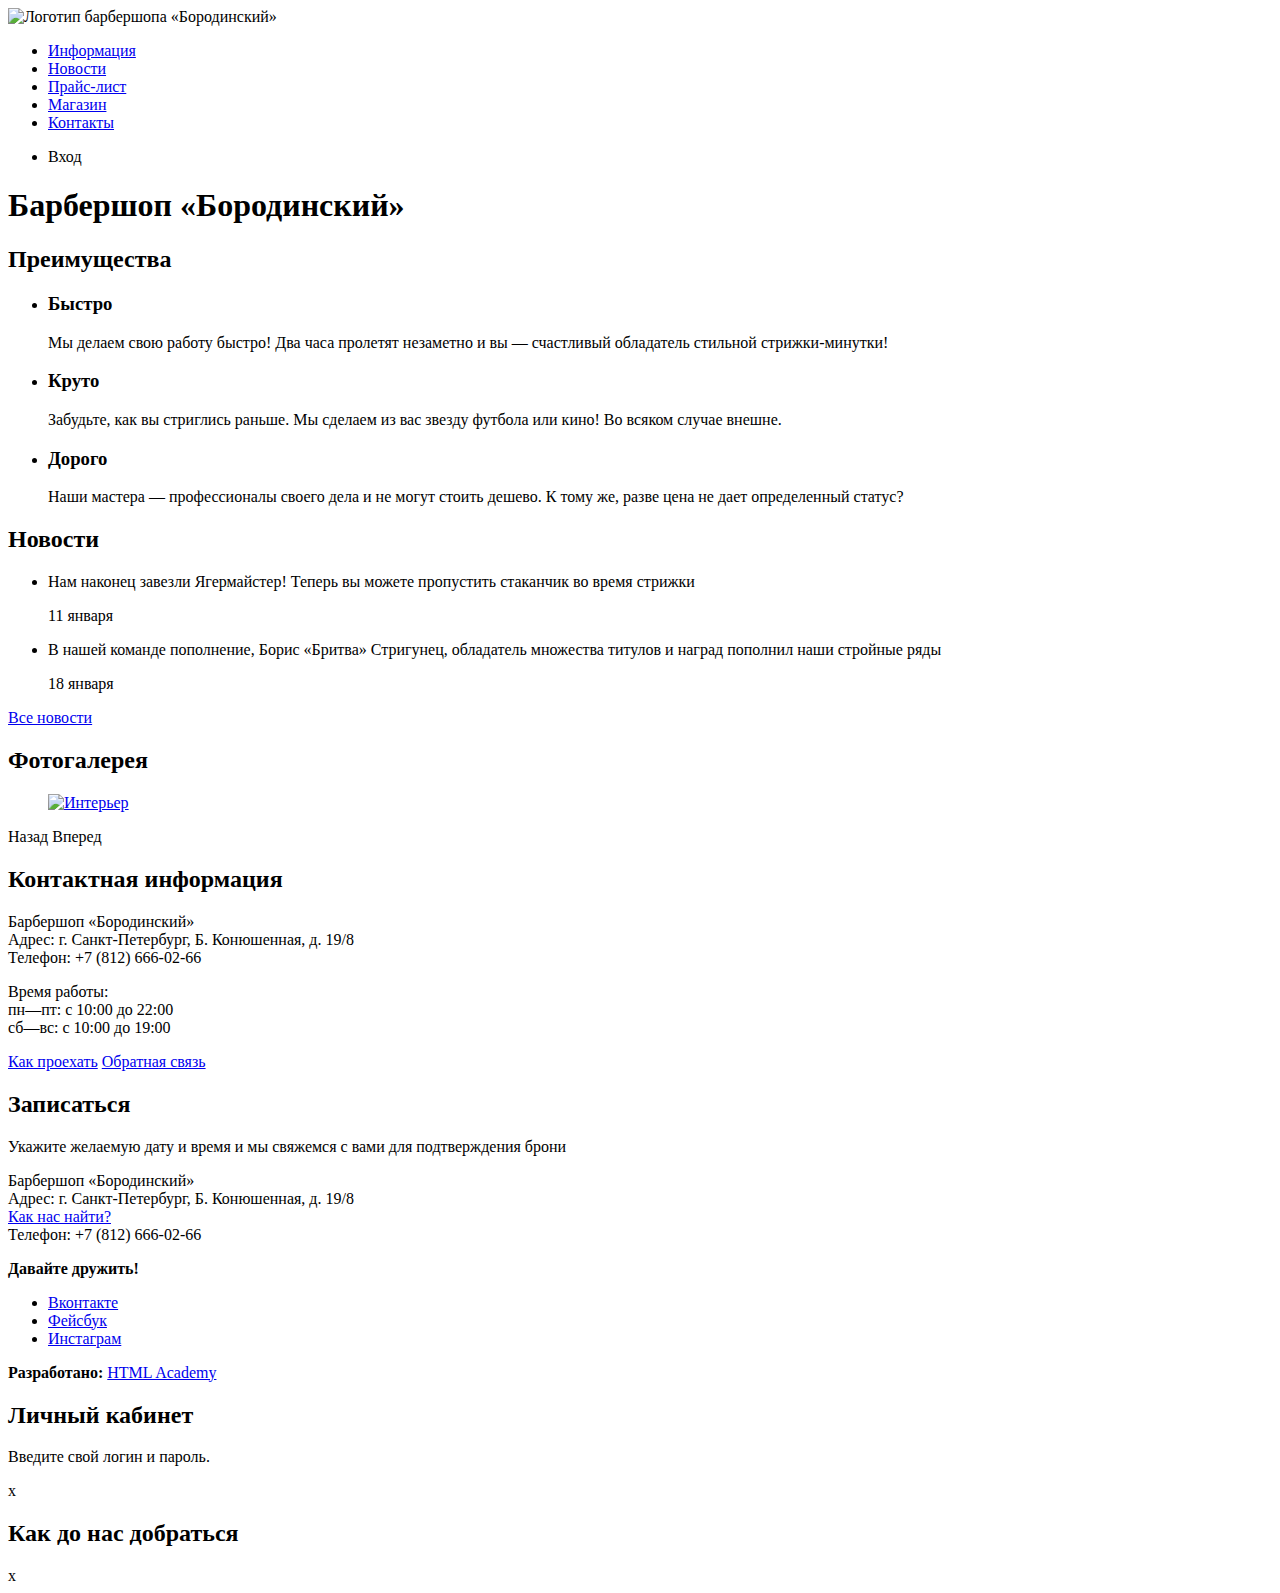
==== index.html @ 643b462f "Сделал разметку главной страницы" ====
<!DOCTYPE html>
<html lang="ru">

<head>
    <meta charset="utf-8">
    <title>Барбершоп «Бородинский»</title>
</head>

<body>
    <header class="main-header">
        <nav class="main-navigation">
            <a class="main-header-logo">
                <img src="img/index-logo.svg" width="368" height="153" alt="Логотип барбершопа «Бородинский»">
            </a>
            <ul class="site-navigation">
                <li>
                    <a href="info.html">Информация</a>
                </li>
                <li>
                    <a href="news.html">Новости</a>
                </li>
                <li>
                    <a href="price.html">Прайс-лист</a>
                </li>
                <li>
                    <a href="catalog.html">Магазин</a>
                </li>
                <li>
                    <a href="contacts.html">Контакты</a>
                </li>
            </ul>
            <ul class="user-navigation">
                <li class="login-link">Вход</li>
            </ul>
        </nav>
    </header>
    <main class="container">

        <h1 class="visually-hidden">Барбершоп «Бородинский»</h1>

        <section class="features">
            <h2 class="visually-hidden">Преимущества</h2>
            <ul class="features-list">
                <li class="feature-item">
                    <h3>Быстро</h3>
                    <p>Мы делаем свою работу быстро! Два часа пролетят незаметно и вы — счастливый обладатель стильной стрижки-минутки!</p>
                </li>
                <li class="feature-item">
                    <h3>Круто</h3>
                    <p>Забудьте, как вы стриглись раньше. Мы сделаем из вас звезду футбола или кино! Во всяком случае внешне.</p>
                </li>
                <li class="feature-item">
                    <h3>Дорого</h3>
                    <p>Наши мастера — профессионалы своего дела и не могут стоить дешево. К тому же, разве цена не дает определенный
                        статус?</p>
                </li>
            </ul>
        </section>

        <section class="news">
            <h2>Новости</h2>
            <ul class="news-list">
                <li class="news-item">
                    <p>Нам наконец завезли Ягермайстер! Теперь вы можете пропустить стаканчик во время стрижки</p>
                    <time datetime="2016-01-11">11 января</time>
                </li>
                <li class="news-item">
                    <p>В нашей команде пополнение, Борис «Бритва» Стригунец, обладатель множества титулов и наград пополнил
                        наши стройные ряды</p>
                    <time datetime="2016-01-18">18 января</time>
                </li>
            </ul>
            <a class="button" href="news.html">Все новости</a>
        </section>

        <section class="gallery">
            <h2>Фотогалерея</h2>
            <figure class="gallery-content">
                <a href="#">
                    <img src="img/studio.jpg" width="286" height="164" alt="Интерьер">
                </a>
            </figure>
            <span class="button gallery-button gallery-button-back">Назад</span>
            <span class="button gallery-button gallery-button-next">Вперед</span>
        </section>

        <section class="contacts">
            <h2>Контактная информация</h2>
            <p>
                Барбершоп «Бородинский»
                <br> Адрес: г. Санкт-Петербург, Б. Конюшенная, д. 19/8
                <br> Телефон: +7 (812) 666-02-66
            </p>
            <p>
                Время работы:
                <br> пн—пт: с 10:00 до 22:00
                <br> сб—вс: с 10:00 до 19:00
            </p>
            <a class="button" href="map.html">Как проехать</a>
            <a class="button" href="contacts.html">Обратная связь</a>
        </section>

        <section class="appointment">
            <h2>Записаться</h2>
            <p class="appointment-info">Укажите желаемую дату и время и мы свяжемся с вами для подтверждения брони</p>
            <!-- Здесь будет форма -->
        </section>
    </main>
    <footer class="main-footer">
        <p class="footer-contacts">
            Барбершоп «Бородинский»
            <br> Адрес: г. Санкт-Петербург, Б. Конюшенная, д. 19/8
            <br>
            <a href="map.html">Как нас найти?</a>
            <br> Телефон: +7 (812) 666-02-66
        </p>
        <div class="footer-social">
            <b>Давайте дружить!</b>
            <ul>
                <li>
                    <a class="social-button" href="#">Вконтакте</a>
                </li>
                <li>
                    <a class="social-button" href="#">Фейсбук</a>
                </li>
                <li>
                    <a class="social-button" href="#">Инстаграм</a>
                </li>
            </ul>
        </div>
        <p class="footer-copyright">
            <b>Разработано:</b>
            <a class="button" href="https://htmlacademy.ru">HTML Academy</a>
        </p>
    </footer>

    <section class="modal modal-login">
        <h2>Личный кабинет</h2>
        <p>Введите свой логин и пароль.</p>
        <!-- Здесь будет форма -->
        <span class="modal-close">x</span>
    </section>

    <section class="modal modal-map">
        <h2 class="visually-hidden">Как до нас добраться</h2>
        <span class="modal-close">x</span>
    </section>
</body>

</html>
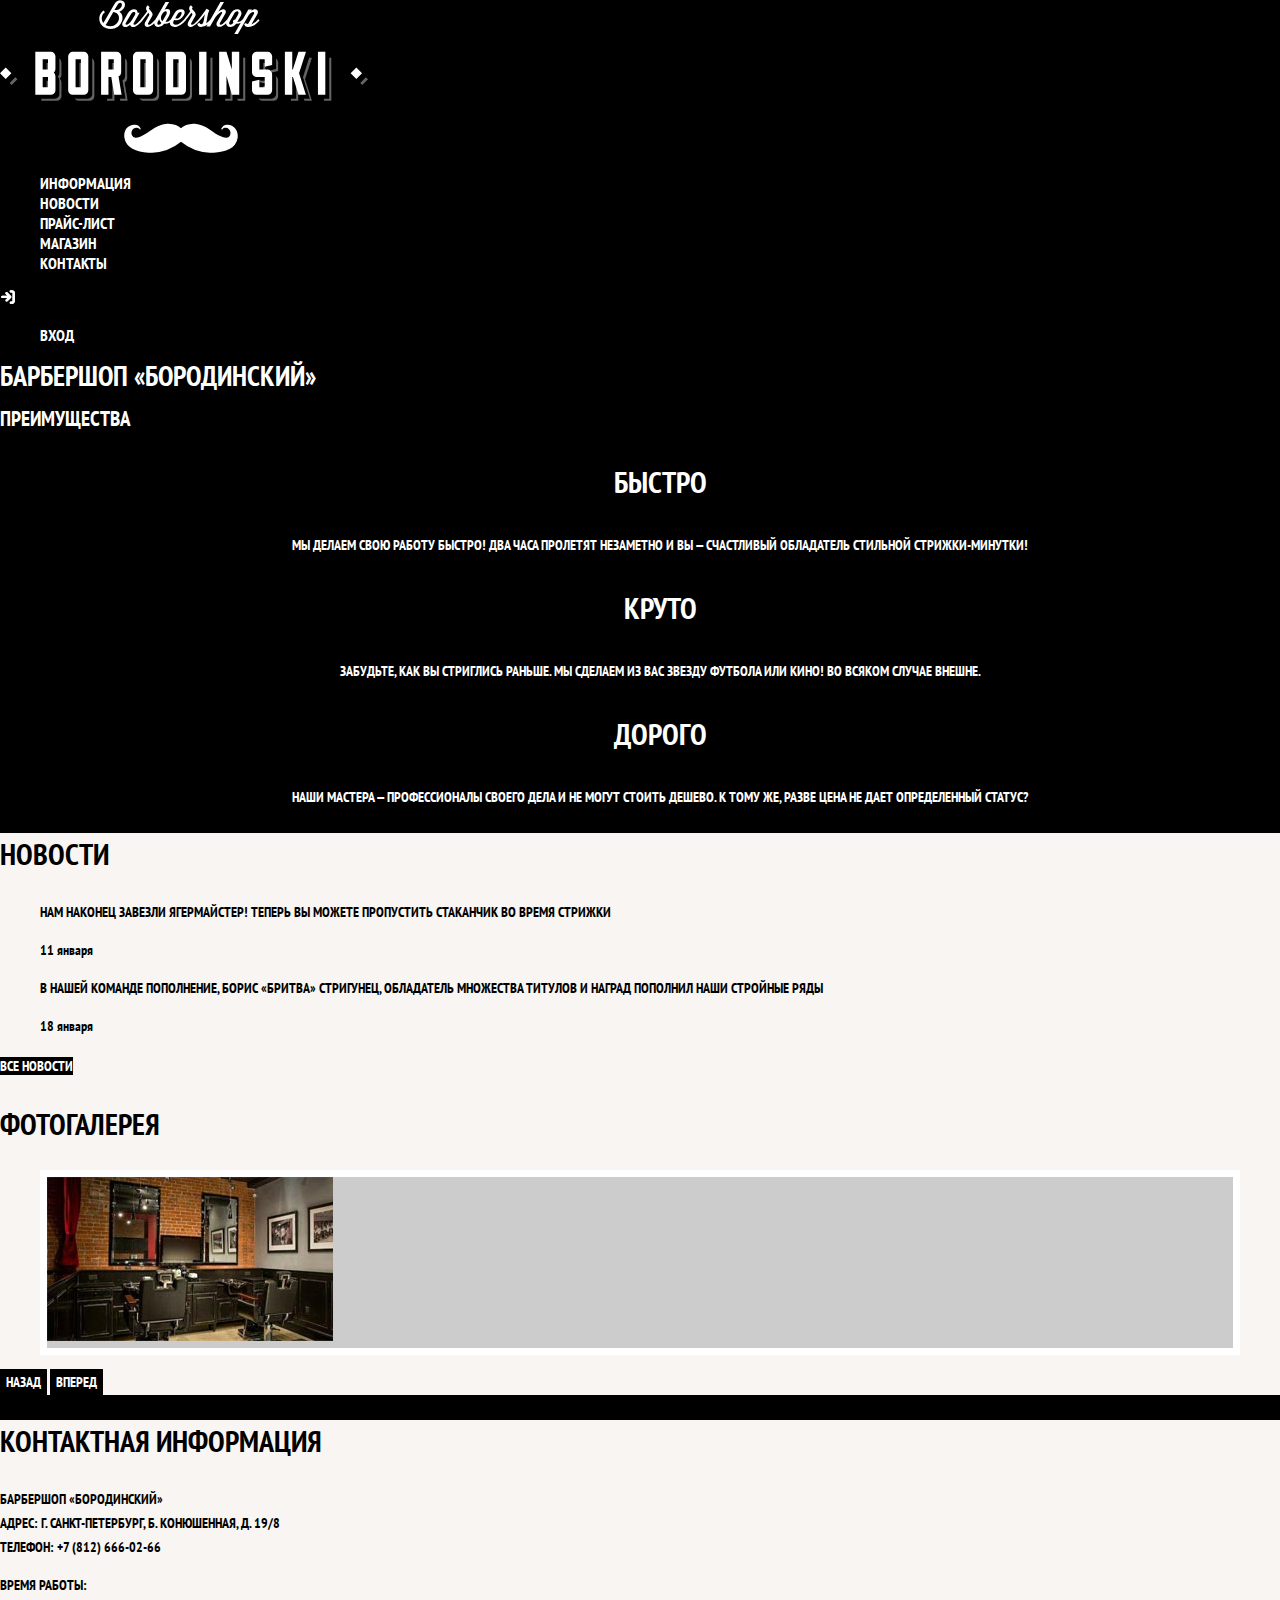
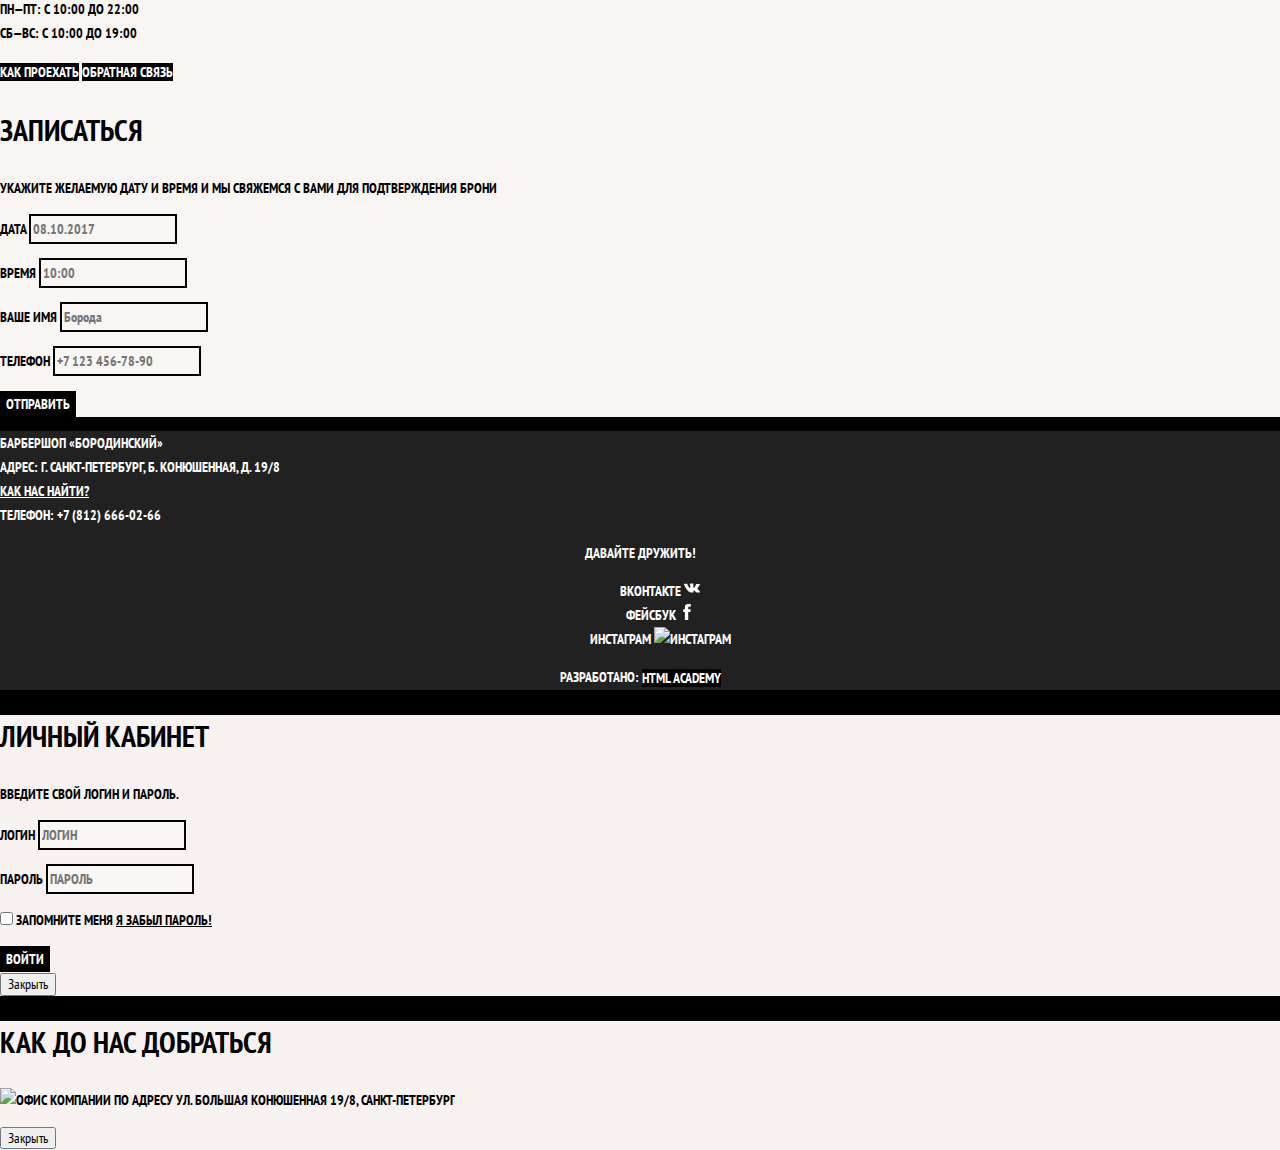
==== commit 70bbbad5: "Базовая стилизация" ====
--- a/index.html
+++ b/index.html
@@ -4,6 +4,9 @@
 <head>
     <meta charset="utf-8">
     <title>Барбершоп «Бородинский»</title>
+    <link href="https://fonts.googleapis.com/css?family=PT+Sans+Narrow:400,700&display=swap&subset=cyrillic" rel="stylesheet">
+    <link rel="stylesheet" href="css/normalize.css">
+    <link rel="stylesheet" href="css/style.css">
 </head>
 
 <body>
@@ -29,8 +32,11 @@
                     <a href="contacts.html">Контакты</a>
                 </li>
             </ul>
+            <img src="img/login.svg" width="16" height="16" alt="Иконка входа">
             <ul class="user-navigation">
-                <li class="login-link">Вход</li>
+                <li class="login-link">
+                    <a class="login-link" href='login.html'>Вход</a>
+                </li>
             </ul>
         </nav>
     </header>
@@ -57,6 +63,7 @@
             </ul>
         </section>
 
+    <div class="index-columns">
         <section class="news">
             <h2>Новости</h2>
             <ul class="news-list">
@@ -80,10 +87,12 @@
                     <img src="img/studio.jpg" width="286" height="164" alt="Интерьер">
                 </a>
             </figure>
-            <span class="button gallery-button gallery-button-back">Назад</span>
-            <span class="button gallery-button gallery-button-next">Вперед</span>
-        </section>
-
+            <button class="button gallery-button gallery-button-back">Назад</button>
+            <button class="button gallery-button gallery-button-next">Вперед</button>
+        </section>
+    </div>
+    
+    <div class="index-columns">
         <section class="contacts">
             <h2>Контактная информация</h2>
             <p>
@@ -103,8 +112,27 @@
         <section class="appointment">
             <h2>Записаться</h2>
             <p class="appointment-info">Укажите желаемую дату и время и мы свяжемся с вами для подтверждения брони</p>
-            <!-- Здесь будет форма -->
-        </section>
+            <form class="appointment-form" action="https://echo.htmlacademy.ru" method="post">
+                <p class="appointment-item">
+                    <label for="appointment-date">Дата</label>
+                    <input id="appointment-date" type="text" name="date" value="" placeholder="08.10.2017">
+                </p>
+                <p class="appointment-item">
+                    <label for="appointment-time">Время</label>
+                    <input id="appointment-time" type="text" name="time" value="" placeholder="10:00">
+                </p>
+                <p class="appointment-item">
+                    <label for="appointment-name">Ваше имя</label>
+                    <input id="appointment-name" type="text" name="name" value="" placeholder="Борода">
+                </p>
+                <p class="appointment-item">
+                    <label for="appointment-phone">Телефон</label>
+                    <input id="appointment-phone" type="tel" name="phone" value="" placeholder="+7 123 456-78-90">
+                </p>
+                <button class="button" type="submit">Отправить</button>
+            </form>
+        </section>
+    </div>
     </main>
     <footer class="main-footer">
         <p class="footer-contacts">
@@ -118,13 +146,19 @@
             <b>Давайте дружить!</b>
             <ul>
                 <li>
-                    <a class="social-button" href="#">Вконтакте</a>
-                </li>
-                <li>
-                    <a class="social-button" href="#">Фейсбук</a>
-                </li>
-                <li>
-                    <a class="social-button" href="#">Инстаграм</a>
+                    <a class="social-button" href="#">Вконтакте
+                        <img src="img/vk.svg" width="16" height="16" alt="Вконтакте">
+                    </a>
+                </li>
+                <li>
+                    <a class="social-button" href="#">Фейсбук
+                        <img src="img/facebook.svg" width="16" height="16" alt="Фейсбук">
+                    </a>
+                </li>
+                <li>
+                    <a class="social-button" href="#">Инстаграм
+                        <img src="img/instagram.svg" width="16" height="16" alt="Инстаграм">
+                    </a>
                 </li>
             </ul>
         </div>
@@ -137,13 +171,34 @@
     <section class="modal modal-login">
         <h2>Личный кабинет</h2>
         <p>Введите свой логин и пароль.</p>
-        <!-- Здесь будет форма -->
-        <span class="modal-close">x</span>
+        <form class="login-form" action="https://echo.htmlacademy.ru" method="post">
+            <p>
+                <label class="visually-hidden" for="user-login">Логин</label>
+                <input class="login-icon-user" id="user-login" type="text" name="login" placeholder="Логин">
+            </p>
+            <p>
+                <label class="visually-hidden" for="user-password">Пароль</label>
+                <input class="login-icon-password" id="user-password" type="password" name="password" placeholder="Пароль">
+            </p>
+            <p class="login-password-info">
+                <label class="login-checkbox">
+                    <input type="checkbox" name="remember" class="visually-hidden">
+                    <span class="checkbox-indicator"></span>
+                    Запомните меня
+                </label>
+                <a class="restore" href="#">Я забыл пароль!</a>
+            </p>
+            <button class="button" type="submit">Войти</button>
+        </form>
+        <button class="modal-close" type="button">Закрыть</button>
     </section>
 
     <section class="modal modal-map">
         <h2 class="visually-hidden">Как до нас добраться</h2>
-        <span class="modal-close">x</span>
+        <p>
+            <img src="img/map.jpg" width="780" height="560" alt="Офис компании по адресу ул. Большая Конюшенная 19/8, Санкт-Петербург">
+        </p>
+        <button class="modal-close" type="button">Закрыть</button>
     </section>
 </body>
 
--- a/css/style.css
+++ b/css/style.css
@@ -0,0 +1,357 @@
+body {
+    margin: 0;
+    padding: 0;
+  
+    font-family: "PT Sans Narrow", Arial, sans-serif;
+    font-size: 14px;
+    line-height: 24px;
+    font-weight: 700;
+    color: #ffffff;
+    text-transform: uppercase;
+    
+    background-color: #000000;
+    background-image: url("img/bg.jpg");
+    background-position: top center;
+    background-repeat: no-repeat;
+  }
+  
+  .inner-page {
+    color: #000000;
+  
+    background-color: #f9f6f3;
+    background-image: url("img/pattern-light.jpg");
+    background-position: 0 0;
+    background-repeat: repeat;
+  }
+  
+  a {
+    text-decoration: none;
+  }
+  
+  .button {
+    font: inherit;
+  
+    text-align: center;
+    color: #ffffff;
+    vertical-align: middle;
+    text-transform: uppercase;
+  
+    background-color: #000000;
+    border: none;
+  }
+  
+  .button:hover,
+  .button:focus,
+  .button:active {
+    background-color: #663d15;
+  }
+  
+  .main-navigation {
+    font-size: 16px;
+    line-height: 20px;
+    color: #ffffff;
+  
+    background-color: #000000;
+  }
+  
+  .site-navigation,
+  .user-navigation {
+    list-style: none;
+  }
+  
+  .site-navigation a,
+  .user-navigation a {
+    color: #ffffff;
+  }
+  
+  .site-navigation a:hover,
+  .site-navigation a:focus,
+  .user-navigation a:hover,
+  .user-navigation a:focus {
+    background-color: #242424;
+  }
+  
+  .features-list {
+    list-style: none;
+  }
+  
+  .feature-item {
+    text-align: center;
+  }
+  
+  .feature-item h3 {
+    font-size: 30px;
+    line-height: 42px;
+  }
+  
+  .index-columns {
+    color: #000000;
+  
+    background-color: #f8f5f2;
+    background-image: url("img/pattern-light.jpg");
+    background-position: 0 0;
+    background-repeat: repeat;
+  }
+  
+  .index-columns h2 {
+    font-size: 30px;
+    line-height: 42px;
+  }
+  
+  .news-list {
+    list-style: none;
+  }
+  
+  .news-item time {
+    text-transform: none;
+  }
+  
+  .gallery-content {
+    background-color: #cccccc;
+    border: 7px solid #ffffff;
+  }
+  
+  .appointment-item input {
+    font: inherit;
+  
+    background-color: transparent;
+    border: 2px solid #000000;
+  }
+  
+  .appointment-item input:focus {
+    border-color: #663d15;
+  }
+  
+  .page-title {
+    font-size: 30px;
+    line-height: 42px;
+  }
+  
+  .breadcrumbs {
+    list-style: none;
+  }
+  
+  .breadcrumbs a {
+    color: #000000;
+  }
+  
+  .breadcrumbs a:hover,
+  .breadcrumbs a:focus {
+    text-decoration: underline;
+  }
+  
+  .breadcrumbs-current {
+    color: #aba9a7;
+  }
+  
+  .filter fieldset {
+    border: none;
+  }
+  
+  .filter legend {
+    font-size: 24px;
+    line-height: 30px;
+  }
+  
+  .filter ul {
+    list-style: none;
+    line-height: 18px;
+  }
+  
+  .filter-input:hover + label,
+  .filter-input:focus + label {
+    color: #663d15;
+  }
+  
+  .filter-input:disabled + label {
+    color: #000000;
+  
+    opacity: 0.5;
+  }
+  
+  .catalog-list {
+    list-style: none;
+  }
+  
+  .catalog-item {
+    background-color: #f8f8f8;
+    box-shadow: 0 0 10px rgba(0, 0, 0, 0.1);
+  }
+  
+  .catalog-item:hover {
+    box-shadow: 0 0 10px rgba(0, 0, 0, 0.2);
+  }
+  
+  .catalog-item a {
+    color: #000000;
+  }
+  
+  .catalog-item h3 {
+    font-size: 14px;
+    line-height: 18px;
+  }
+  
+  .catalog-category {
+    text-transform: none;
+  }
+  
+  .catalog-item-price b {
+    font-size: 14px;
+    line-height: 20px;
+    text-align: center;
+  
+    background-color: #e5e5e5;
+  }
+  
+  .catalog-item-price .button {
+    line-height: 20px;
+    color: #ffffff;
+  }
+  
+  .pagination-list {
+    list-style: none;
+  }
+  
+  .pagination-item a {
+    color: #ffffff;
+  
+    background-color: #000000;
+  }
+  
+  .pagination-item a:hover,
+  .pagination-item a:focus,
+  .pagination-item a:active {
+    background-color: #663d15;
+  }
+  
+  .pagination-item-current a {
+    color: #000000;
+  
+    background-color: #ffffff;
+  }
+  
+  .pagination-item-current a:hover,
+  .pagination-item-current a:focus,
+  .pagination-item-current a:active {
+    color: #000000;
+  
+    background-color: #ffffff;
+  }
+  
+  .product-photo-preview {
+    list-style: none;
+  }
+  
+  .product-photo-preview li {
+    box-shadow: 0 0 10px 2px rgba(0, 0, 0, 0.1);
+  }
+  
+  .product-photo-full {
+    box-shadow: 0 0 10px 2px rgba(0, 0, 0, 0.1);
+  }
+  
+  .product-article {
+    text-align: right;
+    color: #aeaeae;
+  }
+  
+  .product-price b {
+    line-height: 20px;
+    text-align: center;
+  
+    background-color: #e5e5e5;
+  }
+  
+  .product-info h3 {
+    font-size: 24px;
+    line-height: 30px;
+  }
+  
+  .product-info ul {
+    list-style: none;
+  }
+  
+  .main-footer {
+    color: #ffffff;
+  
+    background-color: #212121;
+    background-image: url("img/pattern-dark.jpg");
+    background-position: 0 0;
+    background-repeat: repeat;
+  }
+  
+  .footer-contacts a {
+    color: #ffffff;
+    text-decoration: underline;
+  }
+  
+  .footer-contacts a:hover,
+  .footer-contacts a:focus {
+    text-decoration: none;
+  }
+  
+  .footer-social {
+    text-align: center;
+  }
+  
+  .footer-social ul {
+    list-style: none;
+  }
+  
+  .social-button {
+    color: #ffffff;
+  }
+  
+  .footer-copyright {
+    text-align: center;
+  }
+  
+  .footer-copyright .button:hover,
+  .footer-copyright .button:focus {
+    color: #000000;
+  
+    background-color: #ffffff;
+  }
+  
+  .modal {
+    color: #000000;
+  
+    background-color: #f8f3f0;
+    background-image: url("img/pattern-light.jpg");
+    background-position: 0 0;
+    background-repeat: repeat;
+  }
+  
+  .modal h2 {
+    font-size: 30px;
+    line-height: 42px;
+  }
+  
+  .login-form input[type="text"],
+  .login-form input[type="password"] {
+    font: inherit;
+    color: #000000;
+    text-transform: uppercase;
+  
+    background-color: #f9f6f3;
+    border: 2px solid #000000;
+  }
+  
+  .login-form input:focus {
+    border-color: #663d15;
+  }
+  
+  .login-checkbox:hover,
+  .login-checkbox:focus {
+    color: #663d15;
+  }
+  
+  .restore {
+    color: #000000;
+    text-decoration: underline;
+  }
+  
+  .restore:hover,
+  .restore:focus {
+    text-decoration: none;
+  }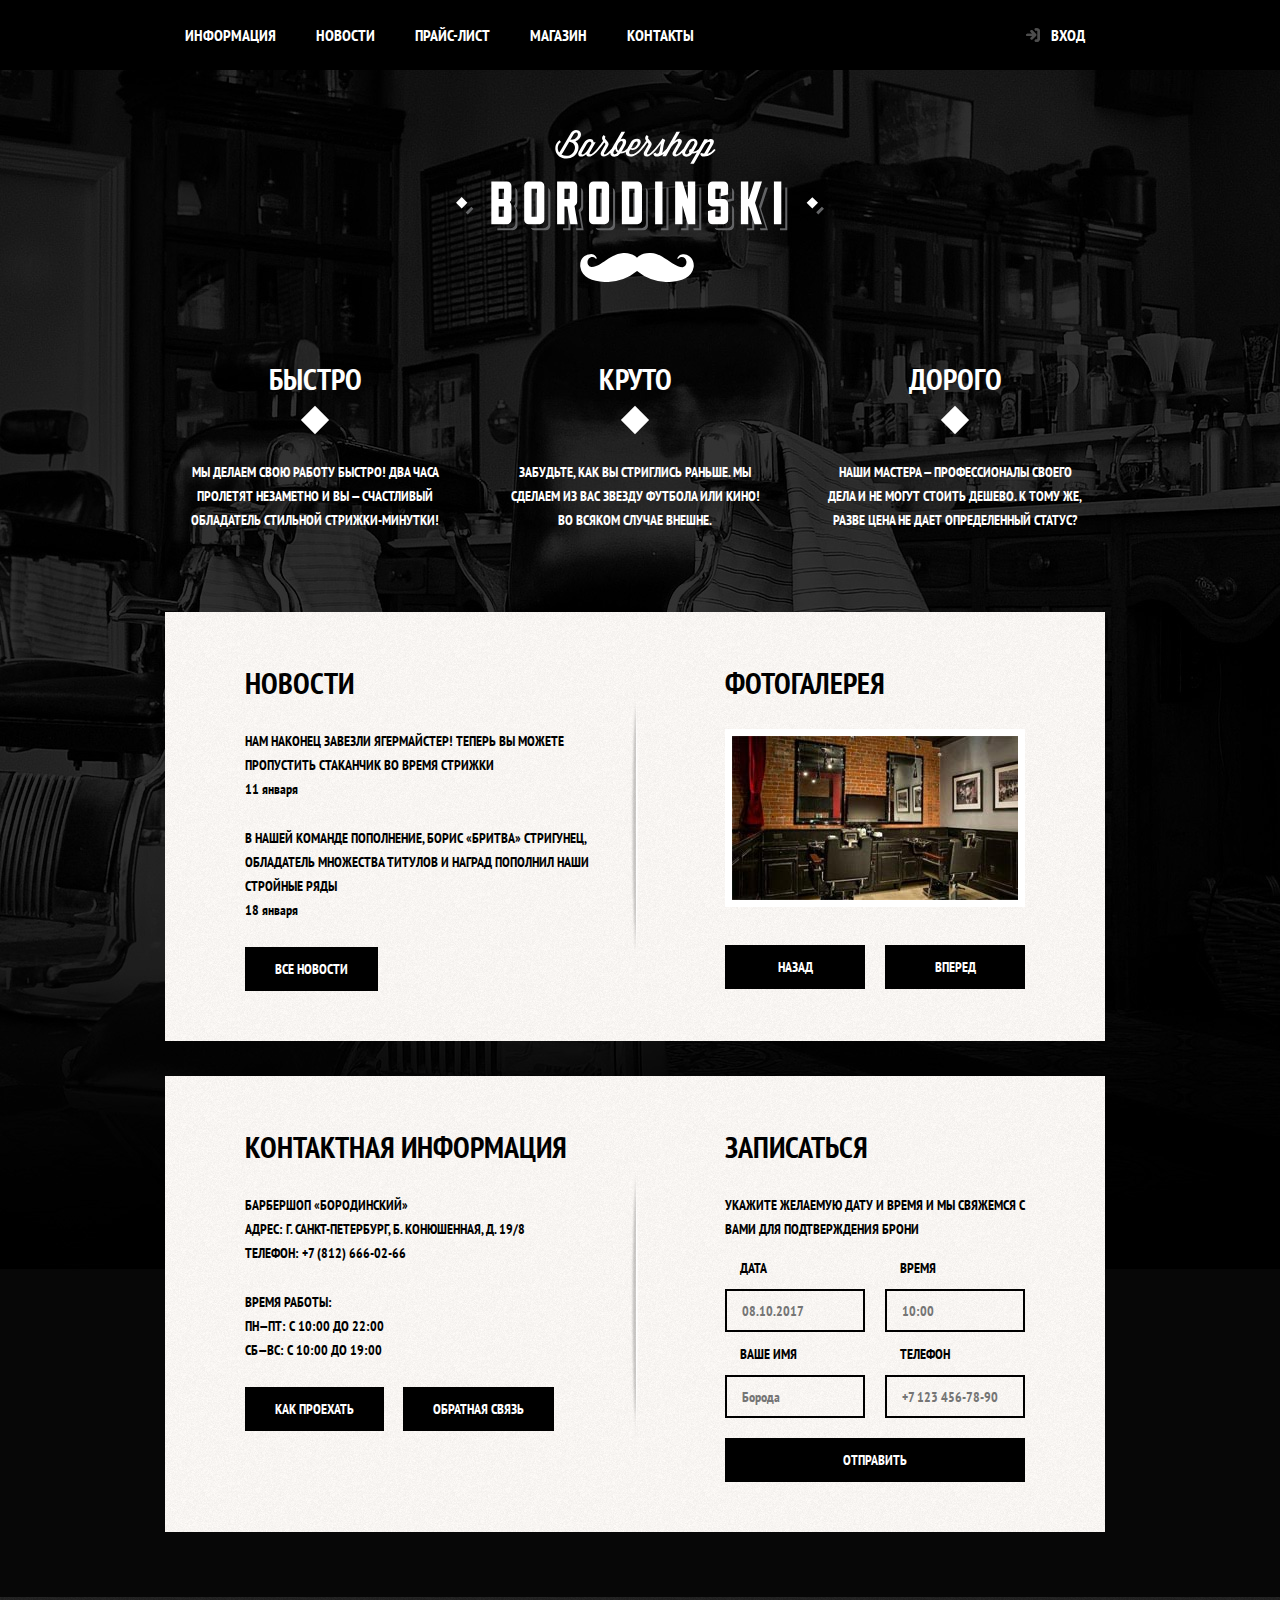
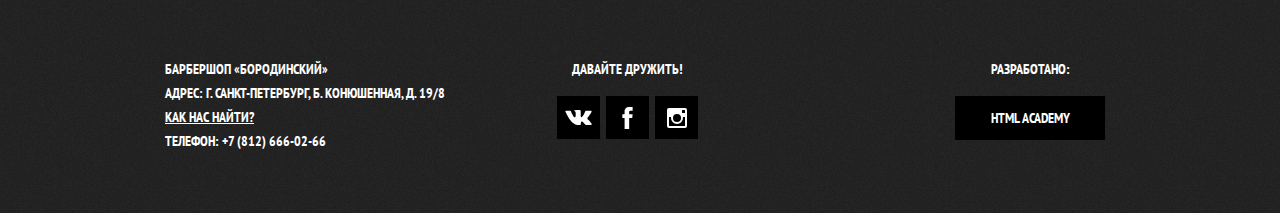
==== commit ff817ab1: "завершил стилизацию всех страниц" ====
--- a/index.html
+++ b/index.html
@@ -15,29 +15,32 @@
             <a class="main-header-logo">
                 <img src="img/index-logo.svg" width="368" height="153" alt="Логотип барбершопа «Бородинский»">
             </a>
-            <ul class="site-navigation">
-                <li>
-                    <a href="info.html">Информация</a>
-                </li>
-                <li>
-                    <a href="news.html">Новости</a>
-                </li>
-                <li>
-                    <a href="price.html">Прайс-лист</a>
-                </li>
-                <li>
-                    <a href="catalog.html">Магазин</a>
-                </li>
-                <li>
-                    <a href="contacts.html">Контакты</a>
-                </li>
-            </ul>
-            <img src="img/login.svg" width="16" height="16" alt="Иконка входа">
-            <ul class="user-navigation">
-                <li class="login-link">
-                    <a class="login-link" href='login.html'>Вход</a>
-                </li>
-            </ul>
+            <div class="main-navigation-wrapper">
+                <div class="container">
+                    <ul class="site-navigation">
+                        <li>
+                            <a href="info.html">Информация</a>
+                        </li>
+                        <li>
+                            <a href="news.html">Новости</a>
+                        </li>
+                        <li>
+                            <a href="price.html">Прайс-лист</a>
+                        </li>
+                        <li>
+                            <a href="catalog.html">Магазин</a>
+                        </li>
+                        <li>
+                            <a href="contacts.html">Контакты</a>
+                        </li>
+                    </ul>
+                    <ul class="user-navigation">
+                        <li>
+                            <a class="login-link" href='login.html'>Вход</a>
+                        </li>
+                    </ul>
+                </div>
+            </div>
         </nav>
     </header>
     <main class="container">
@@ -82,13 +85,15 @@
 
         <section class="gallery">
             <h2>Фотогалерея</h2>
-            <figure class="gallery-content">
-                <a href="#">
-                    <img src="img/studio.jpg" width="286" height="164" alt="Интерьер">
-                </a>
-            </figure>
-            <button class="button gallery-button gallery-button-back">Назад</button>
-            <button class="button gallery-button gallery-button-next">Вперед</button>
+            <div class="gallery-container">
+                <figure class="gallery-content">
+                    <a href="#">
+                        <img src="img/studio.jpg" width="286" height="164" alt="Интерьер">
+                    </a>
+                </figure>
+                <button class="button gallery-button gallery-button-back" type="button" disabled>Назад</button>
+                <button class="button gallery-button gallery-button-next" type="button">Вперед</button>
+            </div>
         </section>
     </div>
     
@@ -135,40 +140,58 @@
     </div>
     </main>
     <footer class="main-footer">
-        <p class="footer-contacts">
-            Барбершоп «Бородинский»
-            <br> Адрес: г. Санкт-Петербург, Б. Конюшенная, д. 19/8
-            <br>
-            <a href="map.html">Как нас найти?</a>
-            <br> Телефон: +7 (812) 666-02-66
-        </p>
-        <div class="footer-social">
-            <b>Давайте дружить!</b>
-            <ul>
-                <li>
-                    <a class="social-button" href="#">Вконтакте
-                        <img src="img/vk.svg" width="16" height="16" alt="Вконтакте">
-                    </a>
-                </li>
-                <li>
-                    <a class="social-button" href="#">Фейсбук
-                        <img src="img/facebook.svg" width="16" height="16" alt="Фейсбук">
-                    </a>
-                </li>
-                <li>
-                    <a class="social-button" href="#">Инстаграм
-                        <img src="img/instagram.svg" width="16" height="16" alt="Инстаграм">
-                    </a>
-                </li>
-            </ul>
+        <div class="container">
+            <p class="footer-contacts">
+                Барбершоп «Бородинский»
+                <br> Адрес: г. Санкт-Петербург, Б. Конюшенная, д. 19/8
+                <br>
+                <a href="map.html">Как нас найти?</a>
+                <br> Телефон: +7 (812) 666-02-66
+            </p>
+            <div class="footer-social">
+                <b>Давайте дружить!</b>
+                <ul>
+                    <li>
+                        <a class="social-button" href="#">
+                            <span class="visually-hidden">Вконтакте</span>
+                            <svg xmlns="http://www.w3.org/2000/svg" width="27" height="15" viewBox="0 0 26.14 14.91">
+                                <path d="M26 13.47l-.09-.17a13.55 13.55 0 0 0-2.6-3q-.87-.83-1.1-1.12A1 1 0 0 1 22 8a10.27 10.27 0 0 1 1.22-1.78l.88-1.16q2.35-3.13 2-4L26 .94a.8.8 0 0 0-.4-.22 2.14 2.14 0 0 0-.87 0h-3.92a.51.51 0 0 0-.27 0h-.3a.6.6 0 0 0-.15.14.93.93 0 0 0-.14.24 22.22 22.22 0 0 1-1.46 3.06q-.5.84-.93 1.46a7 7 0 0 1-.71.91 4.94 4.94 0 0 1-.52.47q-.23.18-.35.15l-.23-.05a.9.9 0 0 1-.31-.33 1.49 1.49 0 0 1-.16-.53v-.55-.65-.57-1.12-1-.75a3.14 3.14 0 0 0 0-.62 2.12 2.12 0 0 0-.14-.44.73.73 0 0 0-.28-.33 1.57 1.57 0 0 0-.46-.18A9 9 0 0 0 12.57 0a8.93 8.93 0 0 0-3.25.33 1.83 1.83 0 0 0-.52.41q-.25.3-.07.33a1.67 1.67 0 0 1 1.16.59l.08.16a2.6 2.6 0 0 1 .19.63 6.32 6.32 0 0 1 .12 1 10.59 10.59 0 0 1 0 1.7q-.07.71-.13 1.1a2.21 2.21 0 0 1-.18.64 2.69 2.69 0 0 1-.16.3l-.07.07a1 1 0 0 1-.37.07.86.86 0 0 1-.46-.19 3.27 3.27 0 0 1-.56-.52 7 7 0 0 1-.66-.93q-.37-.6-.76-1.42l-.22-.39q-.2-.38-.56-1.11t-.62-1.43A.9.9 0 0 0 5.2.9h-.07a.93.93 0 0 0-.22-.16A1.44 1.44 0 0 0 4.6.65L.87.68A1 1 0 0 0 .1.94L0 1a.44.44 0 0 0 0 .22 1.08 1.08 0 0 0 .08.37Q.9 3.53 1.86 5.31t1.66 2.87Q4.23 9.27 5 10.24t1 1.24l.37.41.34.33a8.06 8.06 0 0 0 1 .78 16.34 16.34 0 0 0 1.4.9 7.6 7.6 0 0 0 1.79.72 6.19 6.19 0 0 0 2 .22h1.57a1.08 1.08 0 0 0 .72-.3l.05-.07a.9.9 0 0 0 .1-.25 1.38 1.38 0 0 0 0-.37 4.48 4.48 0 0 1 .09-1.05 2.77 2.77 0 0 1 .23-.71 1.74 1.74 0 0 1 .29-.4 1.19 1.19 0 0 1 .23-.2h.11a.86.86 0 0 1 .77.21 4.52 4.52 0 0 1 .83.79q.39.47.93 1.05a6.41 6.41 0 0 0 1 .87l.27.16a3.31 3.31 0 0 0 .71.3 1.53 1.53 0 0 0 .76.07l3.48-.05a1.58 1.58 0 0 0 .8-.17.68.68 0 0 0 .34-.37 1.06 1.06 0 0 0 0-.46 1.71 1.71 0 0 0-.1-.36z"
+                                    fill="#fff">
+                                </path>
+                            </svg>
+                        </a>
+                    </li>
+                    <li>
+                        <a class="social-button" href="#">
+                            <svg xmlns="http://www.w3.org/2000/svg" width="19" height="22" viewBox="0 0 10.15 21.74">
+                                <path d="M3.34 1.12A4.77 4.77 0 0 1 6.53 0h3.61v3.81H7.81a1.07 1.07 0 0 0-1.09.83v2.55h3.42c-.08 1.23-.24 2.45-.41 3.67h-3v10.87H2.21V10.86H0V7.21h2.19V3.66a3.83 3.83 0 0 1 1.15-2.54z"
+                                    fill="#fff">
+                                </path>
+                            </svg>
+                            
+                        </a>
+                        <span class="visually-hidden">Фейсбук</span>
+                    </li>
+                    <li>
+                        <a class="social-button" href="#">
+                            <span class="visually-hidden">Инстаграм</span>
+                            <svg xmlns="http://www.w3.org/2000/svg" width="20" height="20" viewBox="0 0 20 20">
+                                <path d="M18 0H2a2 2 0 0 0-2 2v16a2 2 0 0 0 2 2h16a2 2 0 0 0 2-2V2a2 2 0 0 0-2-2zm-8 6a4 4 0 1 1-4 4 4 4 0 0 1 4-4zM2.5 18a.47.47 0 0 1-.5-.5V9h2.1a3.4 3.4 0 0 0-.1 1 6 6 0 1 0 12 0 3.4 3.4 0 0 0-.1-1H18v8.5a.47.47 0 0 1-.5.5zM18 4.5a.47.47 0 0 1-.5.5h-2a.47.47 0 0 1-.5-.5v-2a.47.47 0 0 1 .5-.5h2a.47.47 0 0 1 .5.5z"
+                                    fill="#fff">
+                                </path>
+                            </svg>
+                        </a>
+                    </li>
+                </ul>
+            </div>
+            <p class="footer-copyright">
+                <b>Разработано:</b>
+                <a class="button" href="https://htmlacademy.ru">HTML Academy</a>
+            </p>
         </div>
-        <p class="footer-copyright">
-            <b>Разработано:</b>
-            <a class="button" href="https://htmlacademy.ru">HTML Academy</a>
-        </p>
     </footer>
 
-    <section class="modal modal-login">
+    <section class="modal modal-login visually-hidden">
         <h2>Личный кабинет</h2>
         <p>Введите свой логин и пароль.</p>
         <form class="login-form" action="https://echo.htmlacademy.ru" method="post">
@@ -193,7 +216,7 @@
         <button class="modal-close" type="button">Закрыть</button>
     </section>
 
-    <section class="modal modal-map">
+    <section class="modal modal-map visually-hidden">
         <h2 class="visually-hidden">Как до нас добраться</h2>
         <p>
             <img src="img/map.jpg" width="780" height="560" alt="Офис компании по адресу ул. Большая Конюшенная 19/8, Санкт-Петербург">
--- a/css/style.css
+++ b/css/style.css
@@ -1,357 +1,896 @@
 body {
-    margin: 0;
-    padding: 0;
-  
-    font-family: "PT Sans Narrow", Arial, sans-serif;
-    font-size: 14px;
-    line-height: 24px;
-    font-weight: 700;
-    color: #ffffff;
-    text-transform: uppercase;
-    
-    background-color: #000000;
-    background-image: url("img/bg.jpg");
-    background-position: top center;
-    background-repeat: no-repeat;
-  }
-  
-  .inner-page {
-    color: #000000;
-  
-    background-color: #f9f6f3;
-    background-image: url("img/pattern-light.jpg");
-    background-position: 0 0;
-    background-repeat: repeat;
-  }
-  
-  a {
-    text-decoration: none;
-  }
-  
-  .button {
-    font: inherit;
-  
-    text-align: center;
-    color: #ffffff;
-    vertical-align: middle;
-    text-transform: uppercase;
-  
-    background-color: #000000;
-    border: none;
-  }
-  
-  .button:hover,
-  .button:focus,
-  .button:active {
-    background-color: #663d15;
-  }
-  
-  .main-navigation {
-    font-size: 16px;
-    line-height: 20px;
-    color: #ffffff;
-  
-    background-color: #000000;
-  }
-  
-  .site-navigation,
-  .user-navigation {
-    list-style: none;
-  }
-  
-  .site-navigation a,
-  .user-navigation a {
-    color: #ffffff;
-  }
-  
-  .site-navigation a:hover,
-  .site-navigation a:focus,
-  .user-navigation a:hover,
-  .user-navigation a:focus {
-    background-color: #242424;
-  }
-  
-  .features-list {
-    list-style: none;
-  }
-  
-  .feature-item {
-    text-align: center;
-  }
-  
-  .feature-item h3 {
-    font-size: 30px;
-    line-height: 42px;
-  }
-  
-  .index-columns {
-    color: #000000;
-  
-    background-color: #f8f5f2;
-    background-image: url("img/pattern-light.jpg");
-    background-position: 0 0;
-    background-repeat: repeat;
-  }
-  
-  .index-columns h2 {
-    font-size: 30px;
-    line-height: 42px;
-  }
-  
-  .news-list {
-    list-style: none;
-  }
-  
-  .news-item time {
-    text-transform: none;
-  }
-  
-  .gallery-content {
-    background-color: #cccccc;
-    border: 7px solid #ffffff;
-  }
-  
-  .appointment-item input {
-    font: inherit;
-  
-    background-color: transparent;
-    border: 2px solid #000000;
-  }
-  
-  .appointment-item input:focus {
-    border-color: #663d15;
-  }
-  
-  .page-title {
-    font-size: 30px;
-    line-height: 42px;
-  }
-  
-  .breadcrumbs {
-    list-style: none;
-  }
-  
-  .breadcrumbs a {
-    color: #000000;
-  }
-  
-  .breadcrumbs a:hover,
-  .breadcrumbs a:focus {
-    text-decoration: underline;
-  }
-  
-  .breadcrumbs-current {
-    color: #aba9a7;
-  }
-  
-  .filter fieldset {
-    border: none;
-  }
-  
-  .filter legend {
-    font-size: 24px;
-    line-height: 30px;
-  }
-  
-  .filter ul {
-    list-style: none;
-    line-height: 18px;
-  }
-  
-  .filter-input:hover + label,
-  .filter-input:focus + label {
-    color: #663d15;
-  }
-  
-  .filter-input:disabled + label {
-    color: #000000;
-  
-    opacity: 0.5;
-  }
-  
-  .catalog-list {
-    list-style: none;
-  }
-  
-  .catalog-item {
-    background-color: #f8f8f8;
-    box-shadow: 0 0 10px rgba(0, 0, 0, 0.1);
-  }
-  
-  .catalog-item:hover {
-    box-shadow: 0 0 10px rgba(0, 0, 0, 0.2);
-  }
-  
-  .catalog-item a {
-    color: #000000;
-  }
-  
-  .catalog-item h3 {
-    font-size: 14px;
-    line-height: 18px;
-  }
-  
-  .catalog-category {
-    text-transform: none;
-  }
-  
-  .catalog-item-price b {
-    font-size: 14px;
-    line-height: 20px;
-    text-align: center;
-  
-    background-color: #e5e5e5;
-  }
-  
-  .catalog-item-price .button {
-    line-height: 20px;
-    color: #ffffff;
-  }
-  
-  .pagination-list {
-    list-style: none;
-  }
-  
-  .pagination-item a {
-    color: #ffffff;
-  
-    background-color: #000000;
-  }
-  
-  .pagination-item a:hover,
-  .pagination-item a:focus,
-  .pagination-item a:active {
-    background-color: #663d15;
-  }
-  
-  .pagination-item-current a {
-    color: #000000;
-  
-    background-color: #ffffff;
-  }
-  
-  .pagination-item-current a:hover,
-  .pagination-item-current a:focus,
-  .pagination-item-current a:active {
-    color: #000000;
-  
-    background-color: #ffffff;
-  }
-  
-  .product-photo-preview {
-    list-style: none;
-  }
-  
-  .product-photo-preview li {
-    box-shadow: 0 0 10px 2px rgba(0, 0, 0, 0.1);
-  }
-  
-  .product-photo-full {
-    box-shadow: 0 0 10px 2px rgba(0, 0, 0, 0.1);
-  }
-  
-  .product-article {
-    text-align: right;
-    color: #aeaeae;
-  }
-  
-  .product-price b {
-    line-height: 20px;
-    text-align: center;
-  
-    background-color: #e5e5e5;
-  }
-  
-  .product-info h3 {
-    font-size: 24px;
-    line-height: 30px;
-  }
-  
-  .product-info ul {
-    list-style: none;
-  }
-  
-  .main-footer {
-    color: #ffffff;
-  
-    background-color: #212121;
-    background-image: url("img/pattern-dark.jpg");
-    background-position: 0 0;
-    background-repeat: repeat;
-  }
-  
-  .footer-contacts a {
-    color: #ffffff;
-    text-decoration: underline;
-  }
-  
-  .footer-contacts a:hover,
-  .footer-contacts a:focus {
-    text-decoration: none;
-  }
-  
-  .footer-social {
-    text-align: center;
-  }
-  
-  .footer-social ul {
-    list-style: none;
-  }
-  
-  .social-button {
-    color: #ffffff;
-  }
-  
-  .footer-copyright {
-    text-align: center;
-  }
-  
-  .footer-copyright .button:hover,
-  .footer-copyright .button:focus {
-    color: #000000;
-  
-    background-color: #ffffff;
-  }
-  
-  .modal {
-    color: #000000;
-  
-    background-color: #f8f3f0;
-    background-image: url("img/pattern-light.jpg");
-    background-position: 0 0;
-    background-repeat: repeat;
-  }
-  
-  .modal h2 {
-    font-size: 30px;
-    line-height: 42px;
-  }
-  
-  .login-form input[type="text"],
-  .login-form input[type="password"] {
-    font: inherit;
-    color: #000000;
-    text-transform: uppercase;
-  
-    background-color: #f9f6f3;
-    border: 2px solid #000000;
-  }
-  
-  .login-form input:focus {
-    border-color: #663d15;
-  }
-  
-  .login-checkbox:hover,
-  .login-checkbox:focus {
-    color: #663d15;
-  }
-  
-  .restore {
-    color: #000000;
-    text-decoration: underline;
-  }
-  
-  .restore:hover,
-  .restore:focus {
-    text-decoration: none;
-  }+  margin: 0;
+  padding: 0;
+
+  font-family: "PT Sans Narrow", Arial, sans-serif;
+  font-size: 14px;
+  line-height: 24px;
+  font-weight: 700;
+  color: #ffffff;
+  text-transform: uppercase;
+
+  background-color: #000000;
+  background-image: url("../img/bg-index.jpg");
+  background-position: top center;
+  background-repeat: no-repeat;
+}
+
+img {
+  max-width: 100%;
+  height: auto;
+}
+
+.visually-hidden:not(:focus):not(:active),
+input[type="checkbox"].visually-hidden,
+input[type="radio"].visually-hidden {
+  position: absolute;
+
+  width: 1px;
+  height: 1px;
+  margin: -1px;
+  border: 0;
+  padding: 0;
+
+  white-space: nowrap;
+
+  clip-path: inset(100%);
+  clip: rect(0 0 0 0);
+  overflow: hidden;
+}
+
+.inner-page {
+  color: #000000;
+
+  background-color: #f9f6f3;
+  background-image: url("../img/pattern-light.png");
+  background-position: 0 0;
+  background-repeat: repeat;
+}
+
+.main-header {
+  margin-bottom: 75px;
+}
+
+.inner-page .main-header {
+  margin-bottom: 50px;
+
+  background-color: #000000;
+}
+
+a {
+  text-decoration: none;
+}
+
+.button {
+  display: inline-block;
+  padding: 10px 30px;
+  margin-right: 16px; 
+
+  font: inherit;
+
+  text-align: center;
+  color: #ffffff;
+  vertical-align: middle;
+  text-transform: uppercase;
+
+  background-color: #000000;
+  border: none;
+}
+
+.button:hover,
+.button:focus,
+.button:active {
+  background-color: #663d15;
+}
+
+.button.disabled
+.button:disabled {
+opacity: 0.5;
+background-color: #000000;
+}
+.main-navigation {
+  display: flex;
+  flex-direction: column;
+  align-items: center;
+  
+  font-size: 16px;
+  line-height: 20px;
+  color: #ffffff;
+
+  background-color: transparent;
+}
+
+.inner-page .main-navigation {
+  display: flex;
+  align-items: flex-start;
+  flex-direction: row;
+}
+
+.main-header-logo {
+  order: 2;
+  width: 368px;
+  height: 153px;
+}
+
+.inner-page .main-header-logo {
+  order: 0;
+
+  width: 111px;
+  height: 24px;
+  padding: 23px 20px;
+}
+
+.main-navigation-wrapper {
+  width: 100%;
+  margin-bottom: 60px;
+  
+  background-color: #000000;
+}
+
+.main-navigation-wrapper .container {
+  display: flex;
+  justify-content: space-between;
+}
+
+
+.site-navigation,
+.user-navigation {
+  list-style: none;
+  margin: 0;
+  padding: 0;
+}
+
+.site-navigation {
+  display: flex;
+  flex-wrap: wrap;
+  width: 620px;
+}
+
+.user-navigation {
+  display: flex;
+  justify-content: flex-end;
+  width: 140px;
+}
+.user-navigation .login-link {
+  position: relative;
+  padding-left: 50px; 
+}
+.login-link::before {
+  content: "";
+  width: 16px;
+  height: 18px;
+  background-image: url("../img/login.svg");
+  background-repeat: no-repeat;
+  position: absolute;
+  top: 27px;
+  left: 24px;
+  opacity: 0.3;
+}
+.login-link:focus::before,
+.login-link:hover::before,
+.login-link:active::before {
+opacity: 1;
+}
+
+.inner-page .user-navigation {
+  margin-left: auto;
+}
+
+.site-navigation a,
+.user-navigation a {
+  display: block;
+  padding: 25px 20px;
+  color: #ffffff;
+}
+
+.site-navigation a:hover,
+.site-navigation a:focus,
+.user-navigation a:hover,
+.user-navigation a:focus {
+  background-color: #242424;
+}
+
+.container {
+  width: 940px;
+  margin: 0 auto;
+  padding-right: 10px;
+}
+
+.features {
+  margin-bottom: 80px;
+}
+
+.features-list {
+  display: flex;
+  justify-content: space-between;
+  margin: 0;
+  padding: 0;
+
+  list-style: none;
+}
+
+.feature-item h3 {
+  position: relative;
+  margin: 0;
+  margin-bottom: 60px;
+  font-size: 30px;
+  line-height: 42px;
+}
+
+.feature-item h3::after {
+  position: absolute;
+  bottom: -30px;
+  left: 50%;
+  display: block;
+  content: "";
+  width: 20px;
+  height: 20px;
+  background-color: #ffffff;
+  transform: rotate(45deg);
+  margin-left: -10px;
+
+}
+
+.feature-item {
+  width: 300px;
+  text-align: center;
+}
+.feature-item p {
+  margin: 0 20px;
+}
+
+.index-columns {
+  display: flex;
+  justify-content: space-between;
+  padding: 50px 80px;
+  margin-bottom: 35px;
+  
+  color: #000000;
+
+  background-color: #f8f5f2;
+  background-image: url("../img/line.png"), url("../img/pattern-light.png");
+  background-position: center, 0 0;
+  background-repeat: no-repeat, repeat;
+}
+
+.index-columns h2 {
+  font-size: 30px;
+  line-height: 42px;
+  margin: 0;
+  margin-bottom: 25px;
+}
+
+.news {
+  width: 380px;
+}
+
+.news-list {
+  list-style: none;
+  margin: 0;
+  margin-bottom: 25px;
+  padding: 0;
+}
+.news-item {
+  margin-bottom: 25px;
+}
+.news-item p {
+  margin: 0;
+}
+.news-item time {
+  text-transform: none;
+}
+
+.gallery {
+  width: 300px;
+}
+
+.gallery-container{
+  position: relative;
+  height: 260px;
+}
+
+.gallery-content {
+  height: 164px;
+  margin: 0;
+
+  background-color: #cccccc;
+  border: 7px solid #ffffff;
+}
+
+.gallery-content img {
+  width: 286px;;
+  height: 164px;
+}
+.gallery-button {
+  box-sizing: border-box;
+  position: absolute;
+
+  width: 140px;
+  margin: 0;
+  bottom: 0;
+}
+.gallery-button-back {
+  left: 0;
+}
+.gallery-button-next {
+  right: 0;
+}
+.contacts {
+  width: 380px;
+}
+
+.contacts p {
+  margin: 0;
+  margin-bottom: 25px;
+}
+.appointment {
+  width: 300px;
+}
+
+.appointment-info {
+  margin: 0;
+  margin-bottom: 15px;
+}
+
+.appointment-form{
+  display: flex;
+  flex-wrap: wrap;
+  justify-content: space-between;
+}
+
+.appointment-item{
+  width: 140px;
+  margin: 0;
+  margin-bottom: 10px;
+
+}
+
+.appointment-item label {
+  display: block;
+  margin-bottom: 9px;
+  margin-left: 15px;
+}
+
+.appointment-item input {
+  width: 140px;
+  box-sizing: border-box;
+  padding: 8px 15px 7px;
+  font: inherit;
+
+  background-color: transparent;
+  border: 2px solid #000000;
+}
+
+.appointment-item input:focus {
+  border-color: #663d15;
+}
+.appointment button {
+  display: block;
+  width: 100%;
+  margin: 10px 0 0;
+}
+.page-title {
+  margin: 0;
+  margin-bottom: 15px;
+  padding: 0;
+  
+  font-size: 30px;
+  line-height: 42px;
+}
+
+.breadcrumbs {
+  display: flex;
+  flex-wrap: wrap;
+  padding: 0;
+  margin: 0;
+  margin-bottom: 50px;
+  
+  list-style: none;
+}
+
+.breadcrumbs li {
+  position: relative;
+  margin-right: 42px;
+}
+
+.breadcrumbs li::after {
+  content: "";
+  position: absolute;
+  width: 8px;
+  height: 8px;
+  right: -25px;
+  top: 7px;
+  transform: rotate(45deg);
+  background-color: #000000;
+}
+.breadcrumbs li:last-child {
+  margin-right: 0;  
+}
+
+.breadcrumbs a {
+  color: #000000;
+}
+
+.breadcrumbs a:hover,
+.breadcrumbs a:focus {
+  text-decoration: underline;
+}
+
+.breadcrumbs-current {
+  color: #aba9a7;
+}
+
+.breadcrumbs-current::after {
+  display: none;
+}
+
+.catalog-columns {
+  display: flex;
+  justify-content: space-between;
+}
+
+.filters {
+  width: 180px;
+}
+
+.filter fieldset {
+  margin: 0;
+  margin-bottom: 30px;
+  padding: 0;
+
+  border: none;
+}
+
+.filter fieldset:first-child {
+  margin-bottom: 35px;
+}
+
+.filter legend {
+  margin-bottom: 26px;
+
+  font-size: 24px;
+  line-height: 30px;
+}
+
+.filter ul {
+  padding: 0;
+  margin: 0;
+  list-style: none;
+  line-height: 18px;
+}
+
+.filter-option {
+  margin-bottom: 19px;
+  padding-left: 45px;
+}
+
+.filter-option label {
+  position: relative;
+  cursor: pointer;
+  user-select: none;
+}
+
+.filter-input:hover + label,
+.filter-input:focus + label {
+  color: #663d15;
+}
+
+.filter-input-checkbox +label::before {
+  content: "";
+
+  position: absolute;
+  left: -42px;
+
+  display: block;
+  width: 16px;
+  height: 16px;
+
+  border: 2px solid #000000;
+}
+
+.filter-input-checkbox:checked +label::after {
+  content: "";
+
+  position: absolute;
+  top: 4px;
+  left: -38px;
+
+  width: 12px;
+  height: 12px;
+
+  background-image: url(../img/cross.svg);
+  background-repeat: no-repeat;
+  background-position: 0 0;
+}
+
+.filter-input-radio + label::before {
+  content: "";
+
+  position: absolute;
+  left: -42px;
+  top: -1px;
+
+  width: 16px;
+  height: 16px;
+
+  border: 2px solid #000000;
+  border-radius: 50%;
+}
+
+.filter-input-radio:checked + label::after {
+  content: "";
+
+  position: absolute;
+  left: -36px;
+  top: 5px;
+
+  width: 8px;
+  height: 8px;
+
+  background-color: #000000;
+  border-radius: 50%;
+}
+
+.filter-input:disabled + label {
+  color: #000000;
+
+  opacity: 0.5;
+}
+
+.catalog {
+  width: 700px;
+}
+
+.catalog-list {
+  display: flex;
+  flex-wrap: wrap;
+  padding: 0;
+  margin: 0;
+  margin-bottom: 25px;
+
+  list-style: none;
+}
+
+.catalog-item {
+  width: 220px;
+  margin-bottom: 20px;
+  margin-right: 20px;
+  
+  background-color: #f8f8f8;
+  box-shadow: 0 0 10px rgba(0, 0, 0, 0.1);
+}
+
+.catalog-item:nth-child(3n) {
+  margin-right: 0;
+}
+
+.catalog-item:hover {
+  box-shadow: 0 0 10px rgba(0, 0, 0, 0.2);
+}
+
+.catalog-item a {
+  display: flex;
+  flex-direction: column;
+  
+  color: #000000;
+}
+
+.catalog-item h3 {
+  order: 1;
+  margin-top: 17px;
+  margin-bottom: 12px;
+  margin-left: 16px;
+  margin-right: 15px;
+  
+  font-size: 14px;
+  line-height: 18px;
+}
+
+.catalog-category {
+  display: block;
+
+  text-transform: none;
+}
+
+.catalog-item-image {
+  width: 220px;
+  height: 165px;
+  margin: 0;
+}
+
+.catalog-item-price {
+  display: flex;
+  margin: 15px;
+  margin-top: 0;
+}
+
+.catalog-item-price b {
+  width: 112px;
+  padding: 13px 25px 11px;
+  
+  font-size: 14px;
+  line-height: 20px;
+  text-align: center;
+
+  background-color: #e5e5e5;
+}
+
+.catalog-item-price .button {
+  width: 50px;
+  padding: 13px 18px 11px;
+  margin-right: 0;
+  
+  line-height: 20px;
+  color: #ffffff;
+}
+
+.pagination-list {
+  display: flex;
+  flex-wrap: wrap;
+  
+  padding: 0;
+  margin: 0;
+
+  list-style: none;
+}
+
+.pagination-item {
+  margin-right: 5px;
+}
+
+.pagination-item:last-child {
+  margin-right: 0;
+}
+
+.pagination-item a {
+  display: block;
+  padding: 10px 19px;
+  
+  color: #ffffff;
+
+  background-color: #000000;
+}
+
+.pagination-item a:hover,
+.pagination-item a:focus,
+.pagination-item a:active {
+  background-color: #663d15;
+}
+
+.pagination-item-current a {
+  color: #000000;
+
+  background-color: #ffffff;
+}
+
+.pagination-item-current a:hover,
+.pagination-item-current a:focus,
+.pagination-item-current a:active {
+  color: #000000;
+
+  background-color: #ffffff;
+}
+
+
+.product-photo-preview {
+  display: flex;
+  padding: 0;
+  margin: 0;
+  
+  list-style: none;
+}
+
+.product-photos {
+  width: 460px;
+}
+
+.product-photo-preview li {
+  width: 140px;
+  height: 149px;
+  margin-right: 20px;
+  
+  box-shadow: 0 0 10px 2px rgba(0, 0, 0, 0.1);
+}
+
+.product-photo-preview li:nth-child(3n) {
+  margin-right: 0;
+}
+
+.product-photo-full {
+  width: 460px;
+  height: 498px;
+  margin: 0;
+  margin-bottom: 20px;
+  
+  box-shadow: 0 0 10px 2px rgba(0, 0, 0, 0.1);
+}
+
+.product-description {
+  display: flex;
+  justify-content: space-between;
+  padding-right: 10px;
+  margin-bottom: 29px;
+}
+
+.product-description p {
+  width: 200px;
+}
+
+
+.product-article {
+  text-align: right;
+  color: #aeaeae;
+}
+
+.product-price b {
+  width: 112px;
+  padding-top: 13px;
+  padding-left: 36px;
+  padding-right: 36px;
+  padding-bottom: 11px;
+  
+  line-height: 20px;
+  text-align: center;
+
+  background-color: #e5e5e5;
+  
+  box-sizing: border-box;
+}
+
+.product-price .button {
+  padding-left: 17px;
+  padding-right: 17px;
+}
+
+.product-info {
+  width: 390px;
+  padding-top: 23px;
+}
+
+.product-info p {
+  margin: 0;
+}
+
+.product-info h3 {
+  margin: 0;
+  margin-bottom: 27px;
+
+  font-size: 24px;
+  line-height: 30px;
+}
+
+.product-info .product-text {
+  margin-bottom: 35px;
+}
+
+.product-info .product-price {
+  display: flex;
+  margin-bottom: 63px;
+}
+
+.product-info ul {
+  margin: 0;
+  padding: 0;
+  
+  list-style: none;
+}
+
+.product-info li {
+  position: relative;
+
+  padding-left: 23px;
+}
+
+.product-info li::before {
+  content: "";
+  
+  position: absolute;
+  top: 7px;
+  left: 2px;
+  
+  width: 8px;
+  height: 8px;
+  
+  background-color: #000000;
+  
+  transform: rotate(45deg);
+}
+
+.main-footer {
+  margin-top: 65px;
+  padding: 60px 0;
+  
+  color: #ffffff;
+
+  background-color: #212121;
+  background-image: url("../img/pattern-dark.png");
+  background-position: 0 0;
+  background-repeat: repeat;
+}
+
+.inner-page .main-footer {
+  margin-top: 45px;
+}
+
+.main-footer .container {
+  display: flex;
+}
+
+.footer-contacts {
+  width: 320px;
+  margin: 0;
+  margin-right: 70px;
+}
+
+.footer-contacts a {
+  color: #ffffff;
+  text-decoration: underline;
+}
+
+.footer-contacts a:hover,
+.footer-contacts a:focus {
+  text-decoration: none;
+}
+
+.footer-social {
+  width: 145px;
+  
+  text-align: center;
+}
+
+.footer-social ul {
+  display: flex;
+  flex-wrap: wrap;
+  justify-content: space-between;
+  width: 141px;
+  margin: 0 auto;
+  padding: 0;
+
+  list-style: none;
+}
+
+.social-button {
+  display: flex;
+  align-items: center;
+  justify-content: center;
+  width: 43px;
+  height: 43px;
+  background-color: #000000;
+}
+
+.social-button:hover,
+.social-button:focus {
+  background-color: #ffffff;
+}
+
+.social-button:hover path,
+.social-button:focus path {
+  fill: #000000;
+}
+.footer-social b {
+  display: block;
+  margin-bottom: 15px;
+}
+
+.footer-copyright {
+  width: 150px;
+  margin: 0;
+  margin-left: auto;
+  text-align: center;
+}
+
+.footer-copyright b {
+  display: block;
+  margin-bottom: 15px;
+}
+
+.footer-copyright .button {
+  display: block;
+  margin: 0;
+}
+.footer-copyright .button:hover,
+.footer-copyright .button:focus {
+  color: #000000;
+
+  background-color: #ffffff;
+}